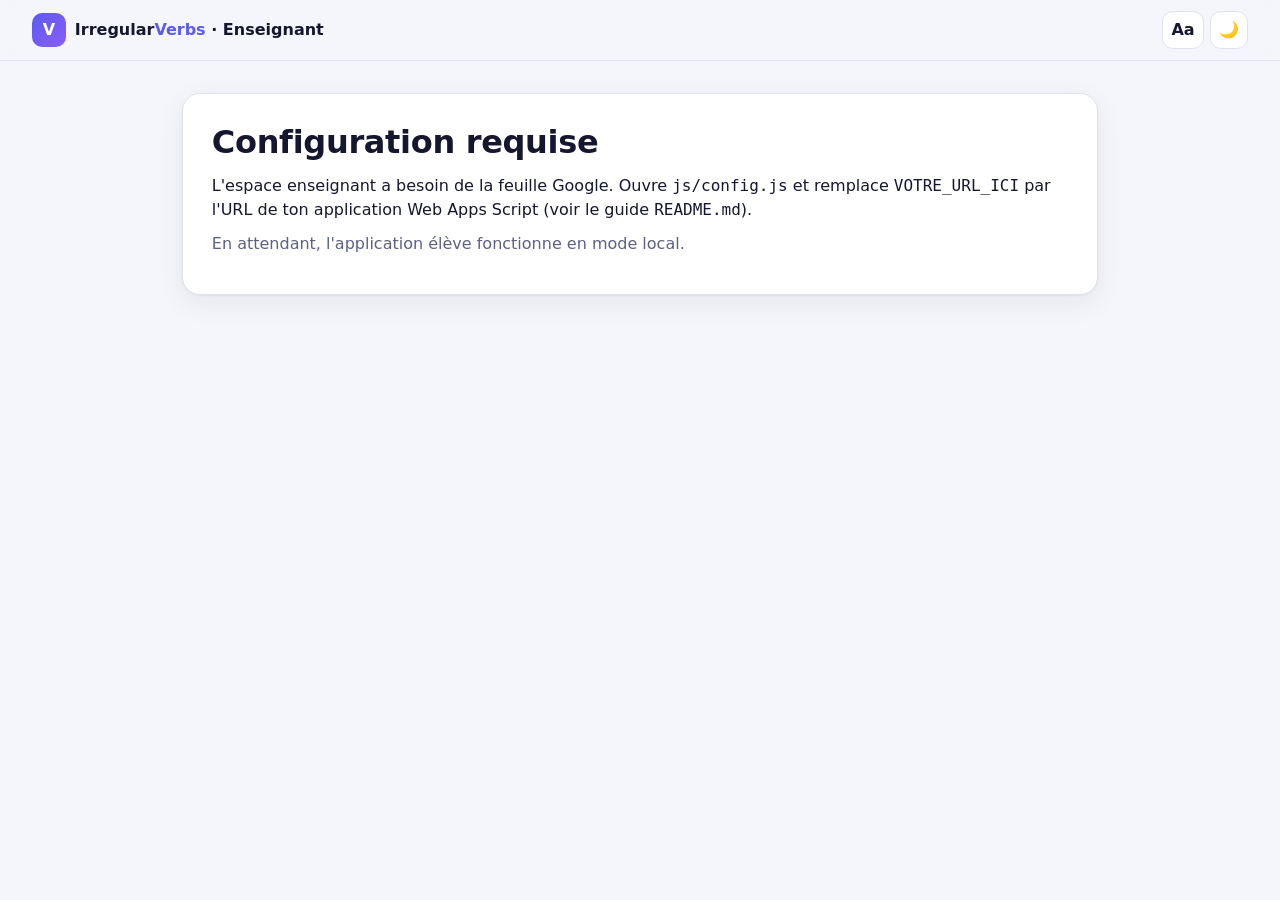
==== enseignant.html @ 8a85ed17 "Add files via upload" ====
<!DOCTYPE html>
<html lang="fr" data-theme="light">
<head>
  <meta charset="utf-8">
  <meta name="viewport" content="width=device-width, initial-scale=1">
  <title>Espace enseignant — IrregularVerbs</title>
  <meta name="robots" content="noindex">
  <meta name="theme-color" content="#5b5bf0">
  <link rel="icon" href="assets/icon.svg" type="image/svg+xml">
  <link rel="stylesheet" href="css/styles.css">
</head>
<body>
  <header class="entete">
    <a class="marque" href="index.html" style="color:inherit;text-decoration:none">
      <span class="logo" aria-hidden="true">V</span>
      <span class="marque-txt">Irregular<b>Verbs</b> · Enseignant</span>
    </a>
    <div class="entete-actions">
      <button class="btn btn-fantome" id="btn-deconnexion" hidden>Se déconnecter</button>
      <button class="btn-icone" id="btn-lecture" aria-pressed="false" aria-label="Lecture facilitée" title="Lecture facilitée">Aa</button>
      <button class="btn-icone" id="btn-theme">🌙</button>
    </div>
  </header>

  <main id="principal" tabindex="-1">

    <!-- Avertissement si non configuré -->
    <div class="carte" id="non-configure" hidden>
      <h1>Configuration requise</h1>
      <p>L'espace enseignant a besoin de la feuille Google. Ouvre <code>js/config.js</code> et remplace <code>VOTRE_URL_ICI</code> par l'URL de ton application Web Apps Script (voir le guide <code>README.md</code>).</p>
      <p class="muted">En attendant, l'application élève fonctionne en mode local.</p>
    </div>

    <!-- Connexion NIP -->
    <section id="ecran-nip" hidden>
      <form class="carte carte-nip" id="form-nip" autocomplete="off">
        <div style="font-size:2.4rem" aria-hidden="true">🔐</div>
        <h1>Espace enseignant</h1>
        <p class="muted">Entre ton NIP. Il est vérifié par la feuille Google, jamais stocké dans le site.</p>
        <label class="champ" style="margin-top:1rem">
          <span class="saut-visuel">NIP</span>
          <input id="in-nip" class="nip-input" type="password" inputmode="numeric" maxlength="8" autocomplete="current-password" aria-label="NIP">
        </label>
        <p class="erreur" id="erreur-nip" role="alert"></p>
        <button class="btn btn-principal btn-large" type="submit" id="btn-nip">Entrer</button>
      </form>
    </section>

    <!-- Tableau de bord -->
    <section id="ecran-tdb" hidden>
      <div class="barre-ecran" style="justify-content:space-between">
        <h1>Tableau de bord</h1>
        <button class="btn btn-secondaire" id="btn-actualiser">↻ Actualiser</button>
      </div>

      <nav class="onglets" role="tablist">
        <button role="tab" aria-selected="true" data-onglet="eleves">👥 Élèves</button>
        <button role="tab" aria-selected="false" data-onglet="verbes-diff">🔥 Verbes difficiles</button>
        <button role="tab" aria-selected="false" data-onglet="liste">📚 Listes de verbes</button>
        <button role="tab" aria-selected="false" data-onglet="gestion">⚙️ Gestion</button>
      </nav>

      <div class="filtres" id="filtres">
        <label class="champ"><span>Groupe</span><select id="f-groupe"></select></label>
        <label class="champ"><span>Bloc</span>
          <select id="f-bloc"><option value="">Tous les blocs</option><option>1</option><option>2</option><option>3</option><option>4</option></select></label>
        <label class="champ"><span>Activité</span>
          <select id="f-mode"><option value="">Toutes</option><option value="quiz">Quiz</option><option value="entrainement">Entraînement</option><option value="sprint">Sprint</option><option value="difficiles">Verbes difficiles</option></select></label>
        <label class="champ"><span>Période</span>
          <select id="f-periode"><option value="7">7 derniers jours</option><option value="30" selected>30 derniers jours</option><option value="0">Depuis le début</option></select></label>
      </div>

      <!-- Onglet élèves -->
      <div data-panneau="eleves">
        <div class="kpis" id="kpis"></div>
        <div class="table-wrap"><table id="table-eleves"></table></div>
        <p class="aide">Moyenne : quiz, entraînements et verbes difficiles (le sprint est compté à part). Clique sur un en-tête pour trier, ou sur un élève pour voir toutes ses tentatives.</p>
      </div>

      <!-- Onglet verbes difficiles -->
      <div data-panneau="verbes-diff" hidden>
        <p class="muted">Taux d'erreur par verbe : à cibler en classe (mini-leçon, phrases à l'oral, chanson…).</p>
        <div class="table-wrap"><table id="table-diff"></table></div>
        <h2 style="margin-top:1.5rem">Carte de chaleur par groupe</h2>
        <p class="muted petit">Les 15 verbes les plus ratés. Plus la case est rouge, plus le groupe a de difficulté.</p>
        <div class="table-wrap"><table id="table-chaleur" class="chaleur"></table></div>
      </div>

      <!-- Onglet listes -->
      <div data-panneau="liste" hidden>
        <div class="carte conseil">
          Une ligne par verbe : <code>infinitif ; passé ; participe passé ; français</code>. Sépare les variantes acceptées par <code>/</code> (ex. <code>learn ; learned/learnt ; learned/learnt ; apprendre</code>).
          Les changements s'appliquent aux élèves à leur prochaine ouverture de l'application.
        </div>
        <div class="grille-editeur" id="editeurs"></div>
        <p class="erreur" id="erreur-verbes" role="alert"></p>
        <div class="actions">
          <button class="btn btn-fantome" id="btn-verbes-defaut">Recharger la liste par défaut</button>
          <button class="btn btn-principal" id="btn-verbes-sauver">💾 Enregistrer les listes</button>
        </div>
      </div>

      <!-- Onglet gestion -->
      <div data-panneau="gestion" hidden>
        <div class="section-gestion">
          <div class="carte">
            <h2>📤 Exporter</h2>
            <p class="muted">Télécharge les résultats affichés (selon les filtres) en CSV, lisible dans Excel ou Google Sheets.</p>
            <button class="btn btn-secondaire" id="btn-csv">Télécharger le CSV</button>
          </div>
          <div class="carte zone-danger">
            <h2>🗑️ Supprimer les données d'un groupe</h2>
            <p class="muted">Efface définitivement tous les résultats du groupe dans la feuille Google (ex. en fin d'année).</p>
            <label class="champ"><span>Groupe</span><select id="sup-groupe"></select></label>
            <label class="champ" style="margin-top:.6rem"><span>Pour confirmer, retape le numéro du groupe</span><input id="sup-confirm" inputmode="numeric"></label>
            <div class="actions"><button class="btn btn-danger" id="btn-supprimer" disabled>Supprimer</button></div>
          </div>
          <div class="carte">
            <h2>🔑 Changer le NIP</h2>
            <label class="champ"><span>Nouveau NIP (4 à 8 chiffres)</span><input id="nip-nouveau" type="password" inputmode="numeric" maxlength="8" autocomplete="new-password"></label>
            <label class="champ" style="margin-top:.6rem"><span>Confirme le nouveau NIP</span><input id="nip-confirm" type="password" inputmode="numeric" maxlength="8" autocomplete="new-password"></label>
            <div class="actions"><button class="btn btn-secondaire" id="btn-nip-changer">Changer le NIP</button></div>
          </div>
        </div>
      </div>
    </section>
  </main>

  <!-- Fiche détaillée d'un élève -->
  <dialog id="detail-eleve" aria-labelledby="detail-titre">
    <div class="detail-tete">
      <div>
        <h2 id="detail-titre"></h2>
        <p class="muted petit" id="detail-sous-titre"></p>
      </div>
      <button class="btn-icone" id="detail-fermer" aria-label="Fermer">✕</button>
    </div>
    <div id="detail-contenu"></div>
  </dialog>

  <style>.saut-visuel{position:absolute;width:1px;height:1px;overflow:hidden;clip:rect(0 0 0 0)}</style>
  <script src="js/config.js"></script>
  <script src="js/verbes-defaut.js"></script>
  <script src="js/commun.js"></script>
  <script src="js/enseignant.js"></script>
</body>
</html>
---- css/styles.css ----
/* ============================================================
   IrregularVerbs — styles
   ============================================================ */
:root {
  --bg: #f5f6fb;
  --surface: #ffffff;
  --surface-2: #eef0f8;
  --text: #15172e;
  --muted: #5c6183;
  --border: #e0e3ef;
  --accent: #5b5bf0;
  --accent-2: #8b5cf6;
  --accent-soft: #ebeaff;
  --on-accent: #ffffff;
  --ok: #0f9d58;
  --ok-soft: #dff6e9;
  --ko: #e0464c;
  --ko-soft: #fde6e6;
  --warn: #f59e0b;
  --b1: #5b5bf0; --b2: #0d9488; --b3: #ea580c; --b4: #db2777;
  --radius: 18px;
  --radius-s: 12px;
  --shadow: 0 1px 2px rgba(21, 23, 46, .05), 0 8px 28px rgba(21, 23, 46, .07);
  --font: system-ui, -apple-system, "Segoe UI", Roboto, "Helvetica Neue", Arial, sans-serif;
  --mono: ui-monospace, "SF Mono", "Cascadia Code", Menlo, Consolas, monospace;
  --taille: 16px;
  --espacement: normal;
  color-scheme: light;
}
[data-theme="dark"] {
  --bg: #0e0f1d;
  --surface: #171930;
  --surface-2: #21243f;
  --text: #eceefe;
  --muted: #a3a8cc;
  --border: #2c3054;
  --accent: #8080ff;
  --accent-2: #a78bfa;
  --accent-soft: #272a5c;
  --ok: #3dd68c;
  --ok-soft: #133a29;
  --ko: #ff6b70;
  --ko-soft: #46202a;
  --b1: #8080ff; --b2: #2dd4bf; --b3: #fb923c; --b4: #f472b6;
  --shadow: 0 1px 2px rgba(0, 0, 0, .3), 0 10px 30px rgba(0, 0, 0, .35);
  color-scheme: dark;
}
[data-lecture="on"] { --taille: 19px; --espacement: .04em; }
[data-lecture="on"] body { line-height: 1.75; word-spacing: .12em; }

* { box-sizing: border-box; }
html { font-size: var(--taille); }
body {
  margin: 0; min-height: 100vh; display: flex; flex-direction: column;
  font-family: var(--font); color: var(--text); background: var(--bg);
  letter-spacing: var(--espacement); line-height: 1.5;
  -webkit-font-smoothing: antialiased;
  transition: background .25s, color .25s;
}
h1, h2, h3 { line-height: 1.2; margin: 0 0 .4em; letter-spacing: -.01em; }
h1 { font-size: clamp(1.5rem, 4vw, 2rem); }
h2 { font-size: 1.15rem; }
p { margin: 0 0 .6em; }
button, input, select, textarea { font: inherit; color: inherit; letter-spacing: inherit; }
button { cursor: pointer; }
button:disabled { cursor: not-allowed; }
:focus-visible { outline: 3px solid var(--accent); outline-offset: 2px; border-radius: 8px; }
[hidden] { display: none !important; }
.muted { color: var(--muted); }
.petit { font-size: .85rem; }
kbd { font-family: var(--mono); font-size: .7em; padding: .1em .45em; border-radius: 6px; background: rgba(255,255,255,.2); margin-left: .4em; }
.saut { position: absolute; left: -999px; top: 0; background: var(--accent); color: #fff; padding: .5em 1em; z-index: 99; }
.saut:focus { left: 1rem; }

/* ---------- En-tête ---------- */
.entete {
  position: sticky; top: 0; z-index: 20;
  display: flex; align-items: center; gap: .75rem; flex-wrap: wrap;
  padding: .7rem clamp(1rem, 3vw, 2rem);
  background: color-mix(in srgb, var(--bg) 82%, transparent);
  backdrop-filter: blur(12px); -webkit-backdrop-filter: blur(12px);
  border-bottom: 1px solid var(--border);
}
.marque { display: flex; align-items: center; gap: .55rem; font-weight: 600; }
.logo {
  display: grid; place-items: center; width: 34px; height: 34px; border-radius: 10px;
  background: linear-gradient(135deg, var(--accent), var(--accent-2)); color: #fff; font-weight: 800;
}
.marque-txt b { color: var(--accent); }
.entete-stats { display: flex; gap: .4rem; flex-wrap: wrap; }
.entete-actions { margin-left: auto; display: flex; align-items: center; gap: .4rem; }
.pastille {
  display: inline-flex; align-items: center; gap: .3em; padding: .25em .7em; border-radius: 999px;
  background: var(--surface); border: 1px solid var(--border); font-size: .85rem; white-space: nowrap;
}
.pastille.code { font-family: var(--mono); font-weight: 600; }
.sync { font-size: .8rem; color: var(--muted); white-space: nowrap; }
.btn-icone {
  display: inline-grid; place-items: center; min-width: 38px; height: 38px; padding: 0 .5rem;
  border-radius: 11px; border: 1px solid var(--border); background: var(--surface); font-weight: 700;
  transition: transform .15s, background .15s;
}
.btn-icone:hover { background: var(--surface-2); }
.btn-icone:active { transform: scale(.94); }
.btn-icone[aria-pressed="true"] { background: var(--accent); color: var(--on-accent); border-color: var(--accent); }
.btn-audio { min-width: 34px; height: 34px; font-size: .95rem; }

/* ---------- Mise en page ---------- */
main { flex: 1; width: 100%; max-width: 980px; margin: 0 auto; padding: clamp(1rem, 3vw, 2rem); outline: none; }
.ecran { animation: entree .35s ease both; }
@keyframes entree { from { opacity: 0; transform: translateY(8px); } }
.carte { background: var(--surface); border: 1px solid var(--border); border-radius: var(--radius); box-shadow: var(--shadow); padding: clamp(1.1rem, 3vw, 1.8rem); }
.pied { text-align: center; padding: 1.2rem; font-size: .85rem; }
.pied a { color: var(--muted); }

/* ---------- Boutons ---------- */
.btn {
  display: inline-flex; align-items: center; justify-content: center; gap: .4em;
  min-height: 46px; padding: .6em 1.2em; border-radius: var(--radius-s);
  border: 1px solid transparent; font-weight: 600; transition: transform .12s, filter .15s, background .15s;
}
.btn:active:not(:disabled) { transform: scale(.97); }
.btn:disabled { opacity: .5; }
.btn-principal { background: linear-gradient(135deg, var(--accent), var(--accent-2)); color: var(--on-accent); box-shadow: 0 6px 18px color-mix(in srgb, var(--accent) 35%, transparent); }
.btn-principal:hover:not(:disabled) { filter: brightness(1.07); }
.btn-secondaire { background: var(--accent-soft); color: var(--accent); }
.btn-secondaire:hover:not(:disabled) { filter: brightness(.97); }
.btn-fantome { background: transparent; border-color: var(--border); color: var(--muted); }
.btn-fantome:hover { background: var(--surface); color: var(--text); }
.btn-danger { background: var(--ko); color: #fff; }
.btn-large { width: 100%; min-height: 54px; font-size: 1.05rem; }

/* ---------- Champs ---------- */
.champ { display: flex; flex-direction: column; gap: .3rem; font-weight: 600; font-size: .9rem; }
input[type="text"], input[type="password"], input:not([type]), select, textarea {
  width: 100%; min-height: 50px; padding: .65em .9em; border-radius: var(--radius-s);
  border: 2px solid var(--border); background: var(--surface-2); font-size: 1.05rem;
  transition: border-color .15s, background .15s, box-shadow .15s;
}
input:focus, select:focus, textarea:focus { outline: none; border-color: var(--accent); background: var(--surface); box-shadow: 0 0 0 4px var(--accent-soft); }
textarea { min-height: 200px; font-family: var(--mono); font-size: .9rem; line-height: 1.6; resize: vertical; }
.aide { font-size: .85rem; color: var(--muted); margin-top: .5rem; }
.erreur { color: var(--ko); font-weight: 600; min-height: 1.4em; margin: .3rem 0; }

/* ---------- Connexion ---------- */
.carte-connexion { max-width: 460px; margin: clamp(1rem, 6vh, 4rem) auto; }
.rangee-code { display: grid; grid-template-columns: 1fr auto 1fr; align-items: end; gap: .6rem; margin-top: 1rem; }
.rangee-code input { font-family: var(--mono); font-size: 1.4rem; text-align: center; text-transform: uppercase; font-weight: 700; }
.tiret { font-size: 1.6rem; font-weight: 700; padding-bottom: .4rem; color: var(--muted); }
#apercu-code { font-family: var(--mono); color: var(--accent); }
.anciens-codes { margin-top: 1.2rem; display: flex; flex-wrap: wrap; gap: .4rem; align-items: center; }
.anciens-codes p { width: 100%; margin: 0; }
.puce-code { display: inline-flex; border: 1px solid var(--border); border-radius: 999px; overflow: hidden; }
.puce-code button { border: 0; background: var(--surface-2); padding: .35em .8em; font-family: var(--mono); font-weight: 600; }
.puce-code button:hover { background: var(--accent-soft); }
.puce-code .retirer { padding: .35em .6em; color: var(--muted); font-family: var(--font); }

/* ---------- Accueil ---------- */
.bienvenue { display: flex; justify-content: space-between; align-items: flex-start; gap: 1rem; flex-wrap: wrap; margin-bottom: 1rem; }
.titre-section { display: flex; align-items: center; gap: .5rem; margin: 1.6rem 0 .8rem; }
.num { display: inline-grid; place-items: center; width: 26px; height: 26px; border-radius: 50%; background: var(--accent); color: var(--on-accent); font-size: .8rem; }
.grille-blocs { display: grid; grid-template-columns: repeat(auto-fit, minmax(170px, 1fr)); gap: .8rem; }
.bloc {
  --c: var(--b1);
  display: flex; flex-direction: column; align-items: flex-start; gap: .35rem; text-align: left;
  padding: 1rem 1.1rem; border-radius: var(--radius); background: var(--surface);
  border: 2px solid var(--border); box-shadow: var(--shadow); transition: transform .15s, border-color .15s;
}
.bloc.b2 { --c: var(--b2); } .bloc.b3 { --c: var(--b3); } .bloc.b4 { --c: var(--b4); }
.bloc:hover:not(:disabled) { transform: translateY(-2px); }
.bloc[aria-checked="true"] { border-color: var(--c); background: color-mix(in srgb, var(--c) 9%, var(--surface)); }
.bloc[aria-checked="true"] .bloc-nom::after { content: " ✓"; }
.bloc-nom { font-weight: 800; font-size: 1.15rem; color: var(--c); }
.bloc-info { font-size: .82rem; color: var(--muted); }
.jauge { width: 100%; height: 8px; border-radius: 99px; background: var(--surface-2); overflow: hidden; }
.jauge span { display: block; height: 100%; background: var(--c, var(--accent)); border-radius: 99px; transition: width .6s ease; }

.grille-modes { display: grid; grid-template-columns: repeat(auto-fit, minmax(200px, 1fr)); gap: .8rem; }
.mode {
  display: flex; flex-direction: column; align-items: flex-start; gap: .25rem; text-align: left;
  padding: 1.1rem; border-radius: var(--radius); background: var(--surface); border: 1px solid var(--border);
  box-shadow: var(--shadow); transition: transform .15s, border-color .15s;
}
.mode:hover:not(:disabled) { transform: translateY(-3px); border-color: var(--accent); }
.mode:disabled { opacity: .55; }
.mode-icone { font-size: 1.7rem; }
.mode-titre { font-weight: 700; font-size: 1.05rem; }
.mode-desc { font-size: .85rem; color: var(--muted); }
.mode-extra { margin-top: .3rem; font-size: .78rem; font-weight: 700; color: var(--accent); background: var(--accent-soft); padding: .15em .6em; border-radius: 99px; }

.options { margin-top: 1.2rem; background: var(--surface); border: 1px solid var(--border); border-radius: var(--radius); padding: .9rem 1.1rem; }
.options summary { cursor: pointer; font-weight: 600; }
.options[open] summary { margin-bottom: .8rem; }
.segment { display: flex; flex-wrap: wrap; gap: .35rem; align-items: center; }
.segment button { border: 1px solid var(--border); background: var(--surface-2); padding: .45em .95em; border-radius: 99px; font-weight: 600; font-size: .9rem; }
.segment button[aria-checked="true"], .segment button[aria-pressed="true"] { background: var(--accent); color: var(--on-accent); border-color: var(--accent); }

.badges { display: grid; grid-template-columns: repeat(auto-fill, minmax(140px, 1fr)); gap: .6rem; }
.badge { display: flex; flex-direction: column; align-items: center; text-align: center; gap: .15rem; padding: .8rem .5rem; border-radius: var(--radius-s); background: var(--surface); border: 1px dashed var(--border); opacity: .6; }
.badge span { font-size: 1.6rem; filter: grayscale(1); }
.badge b { font-size: .85rem; }
.badge small { font-size: .72rem; color: var(--muted); line-height: 1.3; }
.badge.obtenu { opacity: 1; border-style: solid; border-color: color-mix(in srgb, var(--warn) 50%, var(--border)); background: color-mix(in srgb, var(--warn) 8%, var(--surface)); }
.badge.obtenu span { filter: none; }

/* ---------- Étudier ---------- */
.barre-ecran { display: flex; align-items: center; gap: 1rem; margin-bottom: 1rem; flex-wrap: wrap; }
.barre-ecran h1 { margin: 0; }
.conseil { background: var(--accent-soft); border-color: transparent; box-shadow: none; margin-bottom: 1rem; padding: 1rem 1.2rem; }
.segment-cacher { margin-bottom: 1rem; }
.famille { margin-bottom: 1rem; }
.famille header { margin-bottom: .8rem; }
.famille h2 { display: flex; align-items: center; gap: .5rem; }
.compte { font-size: .75rem; background: var(--surface-2); padding: .1em .6em; border-radius: 99px; color: var(--muted); }
.tableau-etude { display: flex; flex-direction: column; }
.ligne { display: grid; grid-template-columns: repeat(3, 1fr) 1.3fr 40px; gap: .5rem; align-items: center; padding: .55rem .3rem; border-top: 1px solid var(--border); }
.entete-ligne { border-top: 0; font-size: .75rem; text-transform: uppercase; letter-spacing: .05em; color: var(--muted); font-weight: 700; }
.cellule { position: relative; font-weight: 600; min-height: 1.6em; }
.cellule:not(.fr) { font-family: var(--mono); }
.cellule.fr { color: var(--muted); font-weight: 500; font-size: .92rem; }
.cellule .masque { display: none; }
.cellule.cachee .val { visibility: hidden; }
.cellule.cachee .masque { display: inline-block; position: absolute; left: 0; top: 50%; transform: translateY(-50%); border: 1px dashed var(--accent); background: var(--accent-soft); color: var(--accent); border-radius: 8px; padding: .05em .9em; font-weight: 800; }

/* ---------- Exercice ---------- */
.barre-exercice { display: flex; align-items: center; gap: .8rem; margin-bottom: 1rem; }
.progression { flex: 1; height: 10px; border-radius: 99px; background: var(--surface-2); overflow: hidden; }
.progression-barre { height: 100%; width: 0; border-radius: 99px; background: linear-gradient(90deg, var(--accent), var(--accent-2)); transition: width .3s ease; }
.progression-barre.urgent { background: linear-gradient(90deg, var(--warn), var(--ko)); }
.compteur { font-weight: 700; font-variant-numeric: tabular-nums; white-space: nowrap; font-size: .95rem; }
.carte-question { max-width: 720px; margin: 0 auto; }
.question-tete { display: flex; justify-content: space-between; align-items: center; gap: .5rem; flex-wrap: wrap; }
.etiquette { font-size: .8rem; font-weight: 700; color: var(--accent); background: var(--accent-soft); padding: .2em .75em; border-radius: 99px; }
.serie-live { font-weight: 700; color: var(--warn); font-size: .9rem; }
.donnee-label { margin: 1.1rem 0 .2rem; color: var(--muted); font-size: .85rem; text-transform: uppercase; letter-spacing: .06em; font-weight: 700; }
.donnee { display: flex; align-items: center; gap: .6rem; flex-wrap: wrap; }
#donnee-valeur { font-size: clamp(2rem, 7vw, 2.8rem); font-weight: 800; letter-spacing: -.02em; line-height: 1.1; }
#donnee-valeur:lang(en) { font-family: var(--mono); letter-spacing: -.04em; }
.indice-desamb { font-size: .88rem; color: var(--muted); margin: .4rem 0 0; min-height: 0; }
.champs-reponse { display: grid; gap: .8rem; margin: 1.3rem 0 1rem; }
.champ-rep label { display: block; font-weight: 700; margin-bottom: .3rem; font-size: .95rem; }
.champ-rep label small { color: var(--muted); font-weight: 500; font-style: italic; margin-left: .3em; }
.champ-rep input:lang(en) { font-family: var(--mono); }
.champ-rep .correction { display: block; font-size: .9rem; margin-top: .3rem; min-height: 0; }
.champ-rep.ok input, .champ-rep.ok input:focus { border-color: var(--ok); background: var(--ok-soft); }
.champ-rep.ok .correction { color: var(--ok); font-weight: 600; }
.champ-rep.ko input, .champ-rep.ko input:focus { border-color: var(--ko); background: var(--ko-soft); text-decoration: line-through; text-decoration-color: color-mix(in srgb, var(--ko) 60%, transparent); }
.champ-rep.ko .correction { color: var(--ko); font-family: var(--mono); }
.actions-question { display: flex; gap: .6rem; justify-content: flex-end; flex-wrap: wrap; }
.actions-question .btn-principal { min-width: 180px; }
.retro { max-height: 0; overflow: hidden; opacity: 0; transition: max-height .35s ease, opacity .25s ease, margin .25s; }
.retro.visible { max-height: 420px; opacity: 1; margin-bottom: 1rem; }
.retro-titre { font-weight: 700; font-size: 1.05rem; display: flex; align-items: center; gap: .5rem; flex-wrap: wrap; }
.retro.ok .retro-titre { color: var(--ok); }
.retro.ko .retro-titre { color: var(--text); }
.xp { font-size: .75rem; background: var(--accent-soft); color: var(--accent); padding: .1em .6em; border-radius: 99px; }
.retro-famille { background: var(--surface-2); border-radius: var(--radius-s); padding: .8rem 1rem; }
.retro-famille p { margin: .2rem 0; display: flex; align-items: center; gap: .5rem; flex-wrap: wrap; }
.retro-famille p:first-child b { font-family: var(--mono); font-size: 1.1rem; }
.repere { font-size: .9rem; font-style: italic; color: var(--muted); }

.anim-ok { animation: pop .45s ease; }
.anim-ko { animation: secoue .45s ease; }
@keyframes pop { 30% { transform: scale(1.015); box-shadow: 0 0 0 6px color-mix(in srgb, var(--ok) 25%, transparent), var(--shadow); } }
@keyframes secoue { 20%, 60% { transform: translateX(-6px); } 40%, 80% { transform: translateX(6px); } }

/* ---------- Résultats ---------- */
.carte-resultats { max-width: 620px; margin: 0 auto; text-align: center; }
.anneau {
  --pct: 0;
  width: 150px; height: 150px; margin: .5rem auto 1rem; border-radius: 50%; display: grid; place-items: center;
  background: conic-gradient(var(--accent) calc(var(--pct) * 1%), var(--surface-2) 0);
  animation: tourne .8s ease both;
}
.anneau.sprint { background: conic-gradient(var(--warn) 100%, var(--surface-2) 0); }
.anneau span { width: 118px; height: 118px; border-radius: 50%; background: var(--surface); display: grid; place-items: center; font-size: 2rem; font-weight: 800; }
@keyframes tourne { from { transform: rotate(-90deg) scale(.8); opacity: 0; } }
.res-stats { display: grid; grid-template-columns: repeat(auto-fit, minmax(120px, 1fr)); gap: .6rem; margin: 1.2rem 0; }
.res-stats div { background: var(--surface-2); border-radius: var(--radius-s); padding: .7rem; }
.res-stats small { display: block; color: var(--muted); font-size: .78rem; }
.res-stats b { font-size: 1.2rem; }
#res-revoir h2 { text-align: left; margin-top: 1.2rem; }
.liste-revoir { list-style: none; padding: 0; margin: 0 0 1rem; text-align: left; }
.liste-revoir li { display: flex; align-items: center; gap: .8rem; padding: .55rem .2rem; border-top: 1px solid var(--border); flex-wrap: wrap; }
.liste-revoir li span:first-child { font-family: var(--mono); flex: 1; min-width: 200px; }
.actions-resultats { display: flex; gap: .6rem; justify-content: center; margin-top: 1.2rem; flex-wrap: wrap; }

/* ---------- Toasts et confettis ---------- */
#toasts { position: fixed; bottom: 1rem; left: 50%; transform: translateX(-50%); display: flex; flex-direction: column; gap: .5rem; z-index: 100; width: min(92vw, 380px); pointer-events: none; }
.toast { background: var(--text); color: var(--bg); padding: .75rem 1rem; border-radius: var(--radius-s); box-shadow: var(--shadow); font-weight: 600; animation: toast-in .3s ease; display: flex; align-items: center; gap: .5rem; transition: opacity .4s, transform .4s; }
.toast.badge { background: linear-gradient(135deg, #f59e0b, #ec4899); color: #fff; }
.toast.erreur { background: var(--ko); color: #fff; }
.toast.succes { background: var(--ok); color: #fff; }
.toast.sortie { opacity: 0; transform: translateY(10px); }
.toast-icone { font-size: 1.4rem; }
@keyframes toast-in { from { opacity: 0; transform: translateY(14px); } }
.confettis { position: fixed; left: 50%; top: 45%; width: 0; height: 0; pointer-events: none; z-index: 99; }
.confettis i { position: absolute; width: 9px; height: 14px; border-radius: 2px; animation: confetti 1.4s cubic-bezier(.2, .7, .4, 1) forwards; }
@keyframes confetti { to { transform: translate(var(--x), var(--y)) rotate(var(--r)); opacity: 0; } }

/* ---------- Espace enseignant ---------- */
.carte-nip { max-width: 400px; margin: clamp(1rem, 8vh, 5rem) auto; text-align: center; }
.nip-input { font-family: var(--mono); font-size: 1.8rem !important; text-align: center; letter-spacing: .5em; }
.onglets { display: flex; gap: .3rem; flex-wrap: wrap; margin-bottom: 1rem; border-bottom: 1px solid var(--border); }
.onglets button { border: 0; background: none; padding: .7em 1em; font-weight: 600; color: var(--muted); border-bottom: 3px solid transparent; margin-bottom: -1px; }
.onglets button[aria-selected="true"] { color: var(--accent); border-bottom-color: var(--accent); }
.filtres { display: flex; gap: .6rem; flex-wrap: wrap; align-items: end; margin-bottom: 1rem; }
.filtres .champ { min-width: 150px; flex: 1; }
.filtres select { min-height: 44px; font-size: .95rem; }
.kpis { display: grid; grid-template-columns: repeat(auto-fit, minmax(150px, 1fr)); gap: .7rem; margin-bottom: 1rem; }
.kpi { background: var(--surface); border: 1px solid var(--border); border-radius: var(--radius-s); padding: .9rem 1rem; }
.kpi small { display: block; color: var(--muted); font-size: .8rem; }
.kpi b { font-size: 1.6rem; font-variant-numeric: tabular-nums; }
.table-wrap { overflow-x: auto; border-radius: var(--radius); border: 1px solid var(--border); background: var(--surface); }
table { width: 100%; border-collapse: collapse; font-size: .92rem; }
th, td { padding: .65rem .8rem; text-align: left; border-bottom: 1px solid var(--border); white-space: nowrap; }
th { font-size: .75rem; text-transform: uppercase; letter-spacing: .05em; color: var(--muted); background: var(--surface-2); position: sticky; top: 0; cursor: pointer; user-select: none; }
th[aria-sort="ascending"]::after { content: " ▲"; } th[aria-sort="descending"]::after { content: " ▼"; }
tr:last-child td { border-bottom: 0; }
td.mono { font-family: var(--mono); font-weight: 600; }
td.wrap { white-space: normal; min-width: 180px; }
.note { display: inline-block; min-width: 52px; text-align: center; padding: .15em .5em; border-radius: 99px; font-weight: 700; font-size: .85rem; }
.note.haute { background: var(--ok-soft); color: var(--ok); }
.note.moy { background: color-mix(in srgb, var(--warn) 18%, transparent); color: color-mix(in srgb, var(--warn) 75%, var(--text)); }
.note.basse { background: var(--ko-soft); color: var(--ko); }
.barre-h { display: inline-block; height: 8px; border-radius: 99px; background: var(--ko); vertical-align: middle; margin-right: .5rem; }
.chaleur td.c { text-align: center; font-weight: 700; font-size: .82rem; min-width: 56px; }
.vide { text-align: center; padding: 2rem; color: var(--muted); }
.grille-editeur { display: grid; grid-template-columns: repeat(auto-fit, minmax(300px, 1fr)); gap: 1rem; }
.grille-editeur .carte h3 { display: flex; justify-content: space-between; align-items: center; }
.zone-danger { border-color: color-mix(in srgb, var(--ko) 40%, var(--border)); }
.actions { display: flex; gap: .6rem; flex-wrap: wrap; margin-top: 1rem; }
.section-gestion { display: grid; gap: 1rem; grid-template-columns: repeat(auto-fit, minmax(280px, 1fr)); }

/* ---------- Fiche détaillée d'un élève ---------- */
tr.cliquable { cursor: pointer; transition: background .12s; }
tr.cliquable:hover, tr.cliquable:focus-visible { background: var(--accent-soft); outline: none; }
dialog#detail-eleve {
  width: min(960px, 94vw); max-height: 90vh; padding: clamp(1rem, 3vw, 1.8rem); border: 1px solid var(--border);
  border-radius: var(--radius); background: var(--bg); color: var(--text); box-shadow: 0 20px 60px rgba(0,0,0,.3); overflow-y: auto;
}
dialog#detail-eleve::backdrop { background: rgba(14, 15, 29, .55); backdrop-filter: blur(3px); }
dialog#detail-eleve h3 { margin: 1.4rem 0 .6rem; font-size: 1rem; }
.detail-tete { display: flex; justify-content: space-between; align-items: flex-start; gap: 1rem; margin-bottom: 1rem; }
.detail-tete h2 { font-size: 1.5rem; font-family: var(--mono); margin: 0; }
.detail-blocs { display: grid; grid-template-columns: repeat(auto-fit, minmax(150px, 1fr)); gap: .6rem; margin-top: .8rem; }
.graphique { width: 100%; height: auto; background: var(--surface); border: 1px solid var(--border); border-radius: var(--radius-s); }
.graphique text { font-size: 11px; fill: var(--muted); font-family: var(--font); }
.graphique .grille { stroke: var(--border); stroke-width: 1; }
.graphique .seuil { stroke: var(--ok); stroke-width: 1.2; stroke-dasharray: 5 5; opacity: .7; }
.graphique .trace { fill: none; stroke: var(--accent); stroke-width: 2.5; stroke-linejoin: round; stroke-linecap: round; }
.graphique .point { stroke: var(--surface); stroke-width: 2; }
.graphique .point.haute { fill: var(--ok); } .graphique .point.moy { fill: var(--warn); } .graphique .point.basse { fill: var(--ko); }
.puces-verbes { display: flex; flex-wrap: wrap; gap: .4rem; }
.puce-verbe { font-family: var(--mono); background: var(--ko-soft); color: var(--ko); padding: .25em .7em; border-radius: 99px; font-size: .88rem; }

/* ---------- Responsive ---------- */
@media (max-width: 640px) {
  .marque-txt { display: none; }
  .entete { gap: .5rem; }
  .sync { display: none; }
  .ligne { grid-template-columns: 1fr 1fr; gap: .2rem .8rem; }
  .entete-ligne { display: none; }
  .cellule::before { content: attr(data-label); display: block; font-family: var(--font); font-size: .68rem; text-transform: uppercase; letter-spacing: .05em; color: var(--muted); font-weight: 700; }
  .cellule.cachee .masque { top: auto; bottom: 0; transform: none; }
  .actions-question .btn { flex: 1; }
  .barre-exercice .btn { padding: .5em .8em; }
}
@media (prefers-reduced-motion: reduce) {
  *, *::before, *::after { animation-duration: .01ms !important; transition-duration: .01ms !important; }
}
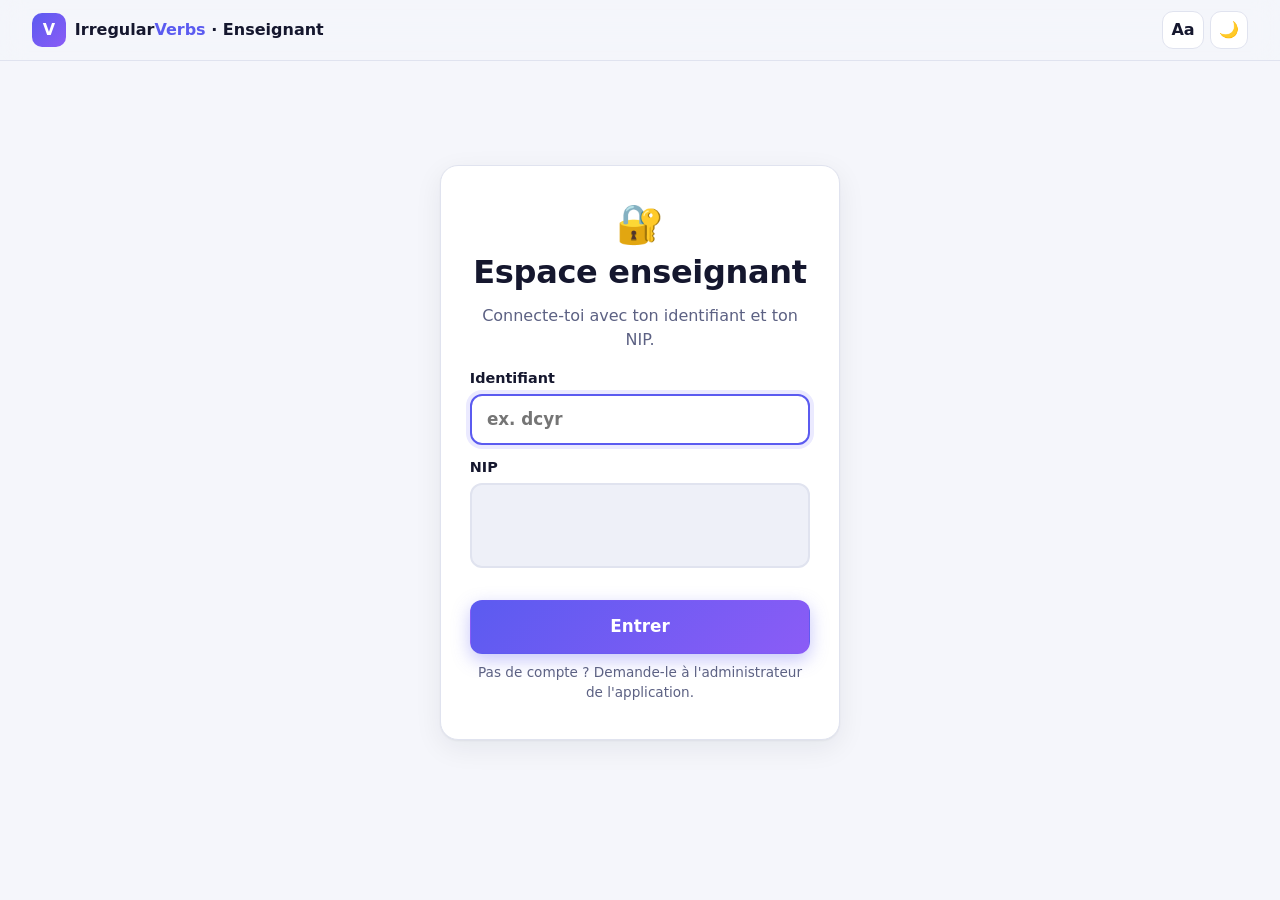
==== commit 384d7759: "Add files via upload" ====
--- a/enseignant.html
+++ b/enseignant.html
@@ -16,6 +16,7 @@
       <span class="marque-txt">Irregular<b>Verbs</b> · Enseignant</span>
     </a>
     <div class="entete-actions">
+      <span class="pastille" id="qui" hidden></span>
       <button class="btn btn-fantome" id="btn-deconnexion" hidden>Se déconnecter</button>
       <button class="btn-icone" id="btn-lecture" aria-pressed="false" aria-label="Lecture facilitée" title="Lecture facilitée">Aa</button>
       <button class="btn-icone" id="btn-theme">🌙</button>
@@ -24,40 +25,42 @@
 
   <main id="principal" tabindex="-1">
 
-    <!-- Avertissement si non configuré -->
     <div class="carte" id="non-configure" hidden>
       <h1>Configuration requise</h1>
       <p>L'espace enseignant a besoin de la feuille Google. Ouvre <code>js/config.js</code> et remplace <code>VOTRE_URL_ICI</code> par l'URL de ton application Web Apps Script (voir le guide <code>README.md</code>).</p>
       <p class="muted">En attendant, l'application élève fonctionne en mode local.</p>
     </div>
 
-    <!-- Connexion NIP -->
+    <!-- Connexion -->
     <section id="ecran-nip" hidden>
-      <form class="carte carte-nip" id="form-nip" autocomplete="off">
+      <form class="carte carte-nip" id="form-nip" autocomplete="on">
         <div style="font-size:2.4rem" aria-hidden="true">🔐</div>
         <h1>Espace enseignant</h1>
-        <p class="muted">Entre ton NIP. Il est vérifié par la feuille Google, jamais stocké dans le site.</p>
-        <label class="champ" style="margin-top:1rem">
-          <span class="saut-visuel">NIP</span>
-          <input id="in-nip" class="nip-input" type="password" inputmode="numeric" maxlength="8" autocomplete="current-password" aria-label="NIP">
-        </label>
+        <p class="muted">Connecte-toi avec ton identifiant et ton NIP.</p>
+        <label class="champ" style="margin-top:1rem;text-align:left"><span>Identifiant</span>
+          <input id="in-id" autocomplete="username" autocapitalize="off" spellcheck="false" placeholder="ex. dcyr"></label>
+        <label class="champ" style="margin-top:.7rem;text-align:left"><span>NIP</span>
+          <input id="in-nip" class="nip-input" type="password" inputmode="numeric" maxlength="8" autocomplete="current-password"></label>
         <p class="erreur" id="erreur-nip" role="alert"></p>
         <button class="btn btn-principal btn-large" type="submit" id="btn-nip">Entrer</button>
+        <p class="aide">Pas de compte ? Demande-le à l'administrateur de l'application.</p>
       </form>
     </section>
 
     <!-- Tableau de bord -->
     <section id="ecran-tdb" hidden>
       <div class="barre-ecran" style="justify-content:space-between">
-        <h1>Tableau de bord</h1>
+        <h1 id="titre-tdb">Tableau de bord</h1>
         <button class="btn btn-secondaire" id="btn-actualiser">↻ Actualiser</button>
       </div>
 
       <nav class="onglets" role="tablist">
         <button role="tab" aria-selected="true" data-onglet="eleves">👥 Élèves</button>
         <button role="tab" aria-selected="false" data-onglet="verbes-diff">🔥 Verbes difficiles</button>
-        <button role="tab" aria-selected="false" data-onglet="liste">📚 Listes de verbes</button>
-        <button role="tab" aria-selected="false" data-onglet="gestion">⚙️ Gestion</button>
+        <button role="tab" aria-selected="false" data-onglet="groupes" id="onglet-groupes">🏫 Mes groupes</button>
+        <button role="tab" aria-selected="false" data-onglet="liste" data-admin>📚 Listes de verbes</button>
+        <button role="tab" aria-selected="false" data-onglet="enseignants" data-admin>🧑‍🏫 Enseignants</button>
+        <button role="tab" aria-selected="false" data-onglet="gestion">⚙️ Mon compte</button>
       </nav>
 
       <div class="filtres" id="filtres">
@@ -70,14 +73,14 @@
           <select id="f-periode"><option value="7">7 derniers jours</option><option value="30" selected>30 derniers jours</option><option value="0">Depuis le début</option></select></label>
       </div>
 
-      <!-- Onglet élèves -->
+      <!-- Élèves -->
       <div data-panneau="eleves">
         <div class="kpis" id="kpis"></div>
         <div class="table-wrap"><table id="table-eleves"></table></div>
         <p class="aide">Moyenne : quiz, entraînements et verbes difficiles (le sprint est compté à part). Clique sur un en-tête pour trier, ou sur un élève pour voir toutes ses tentatives.</p>
       </div>
 
-      <!-- Onglet verbes difficiles -->
+      <!-- Verbes difficiles -->
       <div data-panneau="verbes-diff" hidden>
         <p class="muted">Taux d'erreur par verbe : à cibler en classe (mini-leçon, phrases à l'oral, chanson…).</p>
         <div class="table-wrap"><table id="table-diff"></table></div>
@@ -86,11 +89,27 @@
         <div class="table-wrap"><table id="table-chaleur" class="chaleur"></table></div>
       </div>
 
-      <!-- Onglet listes -->
+      <!-- Groupes -->
+      <div data-panneau="groupes" hidden>
+        <div class="carte" style="margin-bottom:1rem">
+          <h2>➕ Créer un groupe</h2>
+          <p class="muted petit">Les élèves entreront ce numéro à la connexion (ex. groupe 201 → code <b>201-AB</b>). Un numéro ne peut appartenir qu'à un seul enseignant.</p>
+          <div class="filtres" style="margin:0">
+            <label class="champ"><span>Numéro du groupe</span><input id="nouveau-groupe" inputmode="numeric" maxlength="4" placeholder="201"></label>
+            <label class="champ" data-admin><span>Propriétaire</span><select id="nouveau-proprio"></select></label>
+            <button class="btn btn-principal" id="btn-creer-groupe" style="flex:0 0 auto">Créer le groupe</button>
+          </div>
+        </div>
+        <div class="table-wrap"><table id="table-groupes"></table></div>
+        <p class="aide">« Effacer les résultats » garde le groupe (ex. nouvelle étape). « Supprimer le groupe » efface le groupe et tous ses résultats. Chaque action demande une confirmation.</p>
+        <div id="zone-orphelins" data-admin></div>
+      </div>
+
+      <!-- Listes (admin) -->
       <div data-panneau="liste" hidden>
         <div class="carte conseil">
           Une ligne par verbe : <code>infinitif ; passé ; participe passé ; français</code>. Sépare les variantes acceptées par <code>/</code> (ex. <code>learn ; learned/learnt ; learned/learnt ; apprendre</code>).
-          Les changements s'appliquent aux élèves à leur prochaine ouverture de l'application.
+          Cette liste est commune à tous les groupes. Les changements s'appliquent à la prochaine ouverture de l'application.
         </div>
         <div class="grille-editeur" id="editeurs"></div>
         <p class="erreur" id="erreur-verbes" role="alert"></p>
@@ -100,7 +119,22 @@
         </div>
       </div>
 
-      <!-- Onglet gestion -->
+      <!-- Enseignants (admin) -->
+      <div data-panneau="enseignants" hidden>
+        <div class="carte" style="margin-bottom:1rem">
+          <h2>➕ Ajouter un enseignant</h2>
+          <div class="filtres" style="margin:0">
+            <label class="champ"><span>Nom</span><input id="ens-nom" placeholder="Marie Tremblay" maxlength="60"></label>
+            <label class="champ"><span>Identifiant</span><input id="ens-id" placeholder="mtremblay" maxlength="20" autocapitalize="off" spellcheck="false"></label>
+            <label class="champ"><span>NIP de départ</span><input id="ens-nip" inputmode="numeric" maxlength="8" placeholder="4 à 8 chiffres"></label>
+            <button class="btn btn-principal" id="btn-ajouter-ens" style="flex:0 0 auto">Ajouter</button>
+          </div>
+          <p class="aide">Transmets l'identifiant et le NIP à l'enseignant : il pourra changer son NIP dans « Mon compte ».</p>
+        </div>
+        <div class="table-wrap"><table id="table-ens"></table></div>
+      </div>
+
+      <!-- Mon compte -->
       <div data-panneau="gestion" hidden>
         <div class="section-gestion">
           <div class="carte">
@@ -108,18 +142,11 @@
             <p class="muted">Télécharge les résultats affichés (selon les filtres) en CSV, lisible dans Excel ou Google Sheets.</p>
             <button class="btn btn-secondaire" id="btn-csv">Télécharger le CSV</button>
           </div>
-          <div class="carte zone-danger">
-            <h2>🗑️ Supprimer les données d'un groupe</h2>
-            <p class="muted">Efface définitivement tous les résultats du groupe dans la feuille Google (ex. en fin d'année).</p>
-            <label class="champ"><span>Groupe</span><select id="sup-groupe"></select></label>
-            <label class="champ" style="margin-top:.6rem"><span>Pour confirmer, retape le numéro du groupe</span><input id="sup-confirm" inputmode="numeric"></label>
-            <div class="actions"><button class="btn btn-danger" id="btn-supprimer" disabled>Supprimer</button></div>
-          </div>
           <div class="carte">
-            <h2>🔑 Changer le NIP</h2>
+            <h2>🔑 Changer mon NIP</h2>
             <label class="champ"><span>Nouveau NIP (4 à 8 chiffres)</span><input id="nip-nouveau" type="password" inputmode="numeric" maxlength="8" autocomplete="new-password"></label>
             <label class="champ" style="margin-top:.6rem"><span>Confirme le nouveau NIP</span><input id="nip-confirm" type="password" inputmode="numeric" maxlength="8" autocomplete="new-password"></label>
-            <div class="actions"><button class="btn btn-secondaire" id="btn-nip-changer">Changer le NIP</button></div>
+            <div class="actions"><button class="btn btn-secondaire" id="btn-nip-changer">Changer mon NIP</button></div>
           </div>
         </div>
       </div>
@@ -138,7 +165,6 @@
     <div id="detail-contenu"></div>
   </dialog>
 
-  <style>.saut-visuel{position:absolute;width:1px;height:1px;overflow:hidden;clip:rect(0 0 0 0)}</style>
   <script src="js/config.js"></script>
   <script src="js/verbes-defaut.js"></script>
   <script src="js/commun.js"></script>
--- a/css/styles.css
+++ b/css/styles.css
@@ -354,6 +354,15 @@
 .puces-verbes { display: flex; flex-wrap: wrap; gap: .4rem; }
 .puce-verbe { font-family: var(--mono); background: var(--ko-soft); color: var(--ko); padding: .25em .7em; border-radius: 99px; font-size: .88rem; }
 
+/* ---------- Groupes et enseignants ---------- */
+.btn-petit { min-height: 36px; padding: .35em .8em; font-size: .85rem; }
+.btn-texte-danger { color: var(--ko); }
+.btn.arme { background: var(--ko); color: #fff; border-color: var(--ko); }
+.ligne-nip { display: flex; gap: .4rem; margin-top: .5rem; }
+.ligne-nip input { min-height: 38px; font-size: .9rem; max-width: 230px; }
+#table-groupes select, .zone-danger select { min-height: 38px; font-size: .9rem; padding: .3em .6em; }
+td .actions { flex-wrap: nowrap; }
+
 /* ---------- Responsive ---------- */
 @media (max-width: 640px) {
   .marque-txt { display: none; }
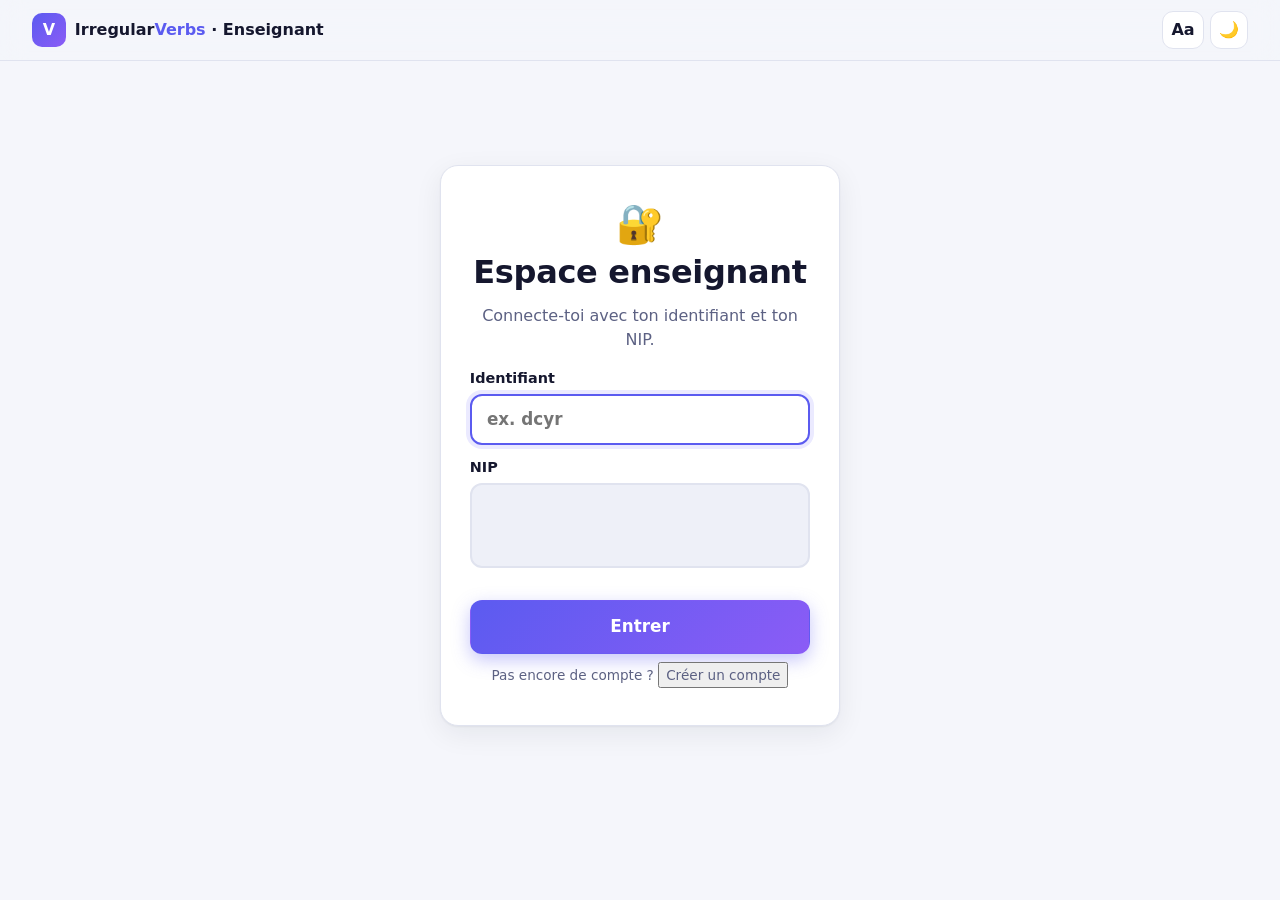
==== commit 5e3477ff: "Add files via upload" ====
--- a/enseignant.html
+++ b/enseignant.html
@@ -43,8 +43,39 @@
           <input id="in-nip" class="nip-input" type="password" inputmode="numeric" maxlength="8" autocomplete="current-password"></label>
         <p class="erreur" id="erreur-nip" role="alert"></p>
         <button class="btn btn-principal btn-large" type="submit" id="btn-nip">Entrer</button>
-        <p class="aide">Pas de compte ? Demande-le à l'administrateur de l'application.</p>
+        <p class="aide" id="lien-inscription-zone">Pas encore de compte ? <button type="button" class="btn-lien" id="btn-vers-inscription">Créer un compte</button></p>
+        <p class="aide" id="inscriptions-fermees" hidden>Pas de compte ? Demande-le à l'administrateur de l'application.</p>
       </form>
+
+      <!-- Demande de compte (activée ensuite par l'administrateur) -->
+      <form class="carte carte-nip" id="form-inscription" autocomplete="on" hidden novalidate>
+        <div style="font-size:2.4rem" aria-hidden="true">🧑‍🏫</div>
+        <h1>Créer un compte</h1>
+        <p class="muted">Ta demande sera envoyée à l'administrateur, qui activera ton compte.</p>
+        <label class="champ" style="margin-top:1rem;text-align:left"><span>Prénom et nom</span>
+          <input id="ins-nom" autocomplete="name" maxlength="60" placeholder="Marie Tremblay"></label>
+        <label class="champ" style="margin-top:.7rem;text-align:left"><span>Courriel scolaire</span>
+          <input id="ins-courriel" type="email" autocomplete="email" maxlength="100" placeholder="prenom.nom@ecole.qc.ca"></label>
+        <label class="champ" style="margin-top:.7rem;text-align:left"><span>Identifiant (pour te connecter)</span>
+          <input id="ins-id" autocomplete="username" autocapitalize="off" spellcheck="false" maxlength="20" placeholder="mtremblay"></label>
+        <label class="champ" style="margin-top:.7rem;text-align:left"><span>Choisis ton NIP (4 à 8 chiffres)</span>
+          <input id="ins-nip" class="nip-input" type="password" inputmode="numeric" maxlength="8" autocomplete="new-password"></label>
+        <label class="champ" style="margin-top:.7rem;text-align:left"><span>Confirme ton NIP</span>
+          <input id="ins-nip2" class="nip-input" type="password" inputmode="numeric" maxlength="8" autocomplete="new-password"></label>
+        <!-- Champ piège anti-robot : invisible pour les humains, laissé vide -->
+        <label class="piege" aria-hidden="true">Site Web <input id="ins-site" tabindex="-1" autocomplete="off"></label>
+        <p class="erreur" id="erreur-inscription" role="alert"></p>
+        <button class="btn btn-principal btn-large" type="submit" id="btn-inscription">Envoyer ma demande</button>
+        <p class="aide"><button type="button" class="btn-lien" id="btn-vers-connexion">← J'ai déjà un compte</button></p>
+      </form>
+
+      <div class="carte carte-nip" id="inscription-envoyee" hidden>
+        <div style="font-size:2.4rem" aria-hidden="true">📨</div>
+        <h1>Demande envoyée</h1>
+        <p>Ton compte <b class="mono" id="ins-id-confirme"></b> est maintenant <b>en attente d'activation</b>.</p>
+        <p class="muted">Dès que l'administrateur l'aura activé, tu pourras te connecter avec cet identifiant et le NIP que tu viens de choisir. Garde ton NIP en mémoire : il n'est jamais affiché.</p>
+        <button class="btn btn-secondaire btn-large" type="button" id="btn-retour-connexion">Retour à la connexion</button>
+      </div>
     </section>
 
     <!-- Tableau de bord -->
@@ -58,17 +89,19 @@
         <button role="tab" aria-selected="true" data-onglet="eleves">👥 Élèves</button>
         <button role="tab" aria-selected="false" data-onglet="verbes-diff">🔥 Verbes difficiles</button>
         <button role="tab" aria-selected="false" data-onglet="groupes" id="onglet-groupes">🏫 Mes groupes</button>
-        <button role="tab" aria-selected="false" data-onglet="liste" data-admin>📚 Listes de verbes</button>
-        <button role="tab" aria-selected="false" data-onglet="enseignants" data-admin>🧑‍🏫 Enseignants</button>
+        <button role="tab" aria-selected="false" data-onglet="ecoles" data-admin>🏛️ Écoles</button>
+        <button role="tab" aria-selected="false" data-onglet="liste" data-admin>📚 Verbes et phrases</button>
+        <button role="tab" aria-selected="false" data-onglet="enseignants" data-admin>🧑‍🏫 Enseignants <span class="pastille-attente" id="compteur-attente" hidden></span></button>
         <button role="tab" aria-selected="false" data-onglet="gestion">⚙️ Mon compte</button>
       </nav>
 
       <div class="filtres" id="filtres">
+        <label class="champ"><span>École</span><select id="f-ecole"></select></label>
         <label class="champ"><span>Groupe</span><select id="f-groupe"></select></label>
         <label class="champ"><span>Bloc</span>
           <select id="f-bloc"><option value="">Tous les blocs</option><option>1</option><option>2</option><option>3</option><option>4</option></select></label>
         <label class="champ"><span>Activité</span>
-          <select id="f-mode"><option value="">Toutes</option><option value="quiz">Quiz</option><option value="entrainement">Entraînement</option><option value="sprint">Sprint</option><option value="difficiles">Verbes difficiles</option></select></label>
+          <select id="f-mode"><option value="">Toutes</option><option value="quiz">Quiz</option><option value="entrainement">Entraînement</option><option value="sprint">Sprint</option><option value="difficiles">Verbes difficiles</option><option value="phrases">Phrases à compléter</option><option value="erreurs">Chasse aux erreurs</option><option value="vraifaux">Vrai ou faux</option></select></label>
         <label class="champ"><span>Période</span>
           <select id="f-periode"><option value="7">7 derniers jours</option><option value="30" selected>30 derniers jours</option><option value="0">Depuis le début</option></select></label>
       </div>
@@ -93,16 +126,31 @@
       <div data-panneau="groupes" hidden>
         <div class="carte" style="margin-bottom:1rem">
           <h2>➕ Créer un groupe</h2>
-          <p class="muted petit">Les élèves entreront ce numéro à la connexion (ex. groupe 201 → code <b>201-AB</b>). Un numéro ne peut appartenir qu'à un seul enseignant.</p>
+          <p class="muted petit">Les élèves choisiront l'école puis entreront ce numéro à la connexion. Dans une même école, un numéro n'appartient qu'à un seul enseignant (deux écoles peuvent chacune avoir un groupe 21).</p>
           <div class="filtres" style="margin:0">
-            <label class="champ"><span>Numéro du groupe</span><input id="nouveau-groupe" inputmode="numeric" maxlength="4" placeholder="201"></label>
+            <label class="champ"><span>École</span><select id="nouveau-ecole"></select></label>
+            <label class="champ"><span>Numéro du groupe</span><input id="nouveau-groupe" inputmode="numeric" maxlength="4" placeholder="21"></label>
             <label class="champ" data-admin><span>Propriétaire</span><select id="nouveau-proprio"></select></label>
             <button class="btn btn-principal" id="btn-creer-groupe" style="flex:0 0 auto">Créer le groupe</button>
           </div>
         </div>
         <div class="table-wrap"><table id="table-groupes"></table></div>
-        <p class="aide">« Effacer les résultats » garde le groupe (ex. nouvelle étape). « Supprimer le groupe » efface le groupe et tous ses résultats. Chaque action demande une confirmation.</p>
+        <p class="aide">« Effacer les résultats » garde le groupe et les comptes des élèves (NIP et progression). « Supprimer le groupe » efface le groupe, ses résultats et les comptes de ses élèves. Chaque action demande une confirmation.</p>
         <div id="zone-orphelins" data-admin></div>
+      </div>
+
+      <!-- Écoles (admin) -->
+      <div data-panneau="ecoles" hidden>
+        <div class="carte" style="margin-bottom:1rem">
+          <h2>➕ Ajouter une école</h2>
+          <div class="filtres" style="margin:0">
+            <label class="champ" style="flex:2"><span>Nom de l'école</span><input id="ecole-nom" placeholder="École secondaire Saint-Jean" maxlength="80"></label>
+            <label class="champ"><span>Code court (2 à 6 lettres)</span><input id="ecole-id" placeholder="ESJ" maxlength="6" autocapitalize="characters" spellcheck="false"></label>
+            <button class="btn btn-principal" id="btn-ajouter-ecole" style="flex:0 0 auto">Ajouter</button>
+          </div>
+          <p class="aide">Le code court ne se modifie plus ensuite (il fait partie des codes élèves, ex. ESJ-21-AB), mais le nom, oui. Les élèves voient seulement le nom.</p>
+        </div>
+        <div class="table-wrap"><table id="table-ecoles"></table></div>
       </div>
 
       <!-- Listes (admin) -->
@@ -117,10 +165,27 @@
           <button class="btn btn-fantome" id="btn-verbes-defaut">Recharger la liste par défaut</button>
           <button class="btn btn-principal" id="btn-verbes-sauver">💾 Enregistrer les listes</button>
         </div>
+
+        <div class="carte" style="margin-top:1.5rem">
+          <h2>✍️ Phrases (« Phrases à compléter » et « Chasse aux erreurs »)</h2>
+          <p class="muted" id="etat-phrases">…</p>
+          <p class="muted petit">Les phrases se modifient directement dans l'onglet <b>Phrases</b> de la feuille Google, une ligne par phrase : <code>verbe</code> · <code>phrase avec ___</code> · <code>réponse</code> · <code>forme</code> (P = passé simple, PP = participe passé, B = infinitif, S = présent avec he/she/it) · <code>indice</code> (mot de la phrase qui révèle le temps). Seules les phrases des verbes présents dans un bloc sont utilisées pour ce bloc.</p>
+          <div class="actions"><button class="btn btn-secondaire" id="btn-phrases-defaut" data-confirmer-simple>Copier les phrases par défaut dans la feuille</button></div>
+        </div>
       </div>
 
       <!-- Enseignants (admin) -->
       <div data-panneau="enseignants" hidden>
+        <div class="carte carte-attente" id="zone-attente" style="margin-bottom:1rem" hidden>
+          <h2>⏳ Demandes de compte en attente</h2>
+          <p class="muted petit">Ces enseignants ont créé leur compte et choisi leur NIP sur le site. Vérifie le nom et le courriel, puis active le compte. « Refuser » supprime la demande.</p>
+          <div class="table-wrap"><table id="table-attente"></table></div>
+        </div>
+        <div class="carte" style="margin-bottom:1rem">
+          <h2>🚪 Inscription en ligne</h2>
+          <label class="interrupteur"><input type="checkbox" id="chk-inscriptions"> <span>Permettre aux enseignants de demander un compte sur la page de connexion</span></label>
+          <p class="aide">Quand c'est fermé, le lien « Créer un compte » disparaît : seul l'administrateur peut ajouter des comptes (ci-dessous).</p>
+        </div>
         <div class="carte" style="margin-bottom:1rem">
           <h2>➕ Ajouter un enseignant</h2>
           <div class="filtres" style="margin:0">
@@ -167,6 +232,7 @@
 
   <script src="js/config.js"></script>
   <script src="js/verbes-defaut.js"></script>
+  <script src="js/phrases-defaut.js"></script>
   <script src="js/commun.js"></script>
   <script src="js/enseignant.js"></script>
 </body>
--- a/css/styles.css
+++ b/css/styles.css
@@ -288,7 +288,7 @@
 /* ---------- Toasts et confettis ---------- */
 #toasts { position: fixed; bottom: 1rem; left: 50%; transform: translateX(-50%); display: flex; flex-direction: column; gap: .5rem; z-index: 100; width: min(92vw, 380px); pointer-events: none; }
 .toast { background: var(--text); color: var(--bg); padding: .75rem 1rem; border-radius: var(--radius-s); box-shadow: var(--shadow); font-weight: 600; animation: toast-in .3s ease; display: flex; align-items: center; gap: .5rem; transition: opacity .4s, transform .4s; }
-.toast.badge { background: linear-gradient(135deg, #f59e0b, #ec4899); color: #fff; }
+.toast.trophee { background: linear-gradient(135deg, #f59e0b, #ec4899); color: #fff; }
 .toast.erreur { background: var(--ko); color: #fff; }
 .toast.succes { background: var(--ok); color: #fff; }
 .toast.sortie { opacity: 0; transform: translateY(10px); }
@@ -354,6 +354,108 @@
 .puces-verbes { display: flex; flex-wrap: wrap; gap: .4rem; }
 .puce-verbe { font-family: var(--mono); background: var(--ko-soft); color: var(--ko); padding: .25em .7em; border-radius: 99px; font-size: .88rem; }
 
+/* ---------- Progression d'un bloc (maîtrisés / en bonne voie / à revoir) ---------- */
+.jauge-etat { display: flex; }
+.jauge-etat span { display: block; height: 100%; border-radius: 0; transition: width .6s ease; }
+.seg-ok, .jauge-etat .seg-ok { background: var(--c, var(--accent)); }
+.seg-voie, .jauge-etat .seg-voie { background: color-mix(in srgb, var(--c, var(--accent)) 38%, var(--surface-2)); }
+.seg-revoir, .jauge-etat .seg-revoir { background: color-mix(in srgb, var(--ko) 55%, var(--surface-2)); }
+.seg-nouveau { background: var(--surface-2); border: 1px solid var(--border); }
+.c-ok { color: var(--c, var(--accent)); } .c-voie { color: var(--text); font-weight: 600; }
+#res-message { display: flex; flex-direction: column; align-items: stretch; gap: .5rem; max-width: 460px; margin: 0 auto; }
+#res-message .jauge-etat { height: 12px; }
+.note-interrompue { display: block; background: color-mix(in srgb, var(--warn) 15%, var(--surface)); border: 1px solid color-mix(in srgb, var(--warn) 45%, var(--border)); color: var(--text); border-radius: var(--radius-s); padding: .6rem .8rem; font-size: .88rem; margin-bottom: .4rem; }
+.etat-titre { font-weight: 700; color: var(--text); }
+.legende-etat { display: flex; flex-wrap: wrap; justify-content: center; gap: .3rem 1rem; font-size: .88rem; }
+.legende-etat b { color: var(--text); }
+.pt { display: inline-block; width: 10px; height: 10px; border-radius: 3px; margin-right: .35em; vertical-align: middle; }
+.aide-etat { font-size: .8rem; }
+
+/* ---------- Connexion avec NIP ---------- */
+.nip-titre { margin: 1rem 0; line-height: 1.6; }
+#etape-nip .nip-input { letter-spacing: .6em; }
+#in-ecole { font-size: 1rem; }
+
+/* ---------- Accueil : activités regroupées ---------- */
+.grille-modes .groupe-modes { grid-column: 1 / -1; margin: .6rem 0 -.2rem; font-size: .9rem; text-transform: uppercase; letter-spacing: .06em; color: var(--muted); }
+.grille-modes .groupe-modes:first-child { margin-top: 0; }
+.mono { font-family: var(--mono); }
+
+/* ---------- Phrases à compléter ---------- */
+.phrase-texte { font-size: clamp(1.2rem, 3.6vw, 1.55rem); line-height: 2.1; margin: .8rem 0 .4rem; font-weight: 500; }
+.phrase-texte input {
+  display: inline-block; width: 9.5ch; min-height: 0; padding: .1em .4em; margin: 0 .15em; vertical-align: baseline;
+  font-family: var(--mono); font-size: inherit; font-weight: 700; text-align: center; border-radius: 10px;
+}
+.phrase-texte input.ok { border-color: var(--ok); background: var(--ok-soft); }
+.phrase-texte input.ko { border-color: var(--ko); background: var(--ko-soft); text-decoration: line-through; }
+.verbe-base { color: var(--accent); font-weight: 700; font-family: var(--mono); font-size: .9em; }
+.phrase-complete { font-size: 1.05rem; line-height: 1.7; }
+.phrase-complete .rep { color: var(--ok); font-family: var(--mono); }
+mark { background: color-mix(in srgb, var(--warn) 35%, transparent); color: inherit; padding: 0 .2em; border-radius: 4px; }
+.tag-forme { display: inline-block; font-size: .72rem; font-weight: 700; text-transform: uppercase; letter-spacing: .04em; color: var(--accent); background: var(--accent-soft); padding: .1em .55em; border-radius: 99px; margin-right: .3em; }
+
+/* ---------- Chasse aux erreurs ---------- */
+.carte-large { max-width: 820px; }
+.liste-chasse { margin: 1rem 0; padding-left: 1.4rem; display: grid; gap: .7rem; }
+.liste-chasse li { padding: .6rem .8rem; border-radius: var(--radius-s); background: var(--surface-2); border: 2px solid transparent; transition: border-color .2s, background .2s; }
+.liste-chasse li::marker { font-weight: 700; color: var(--muted); }
+.phrase-chasse { margin: 0; font-size: 1.08rem; line-height: 1.9; }
+.chip-verbe {
+  font-family: var(--mono); font-weight: 700; font-size: 1em; padding: .05em .55em; margin: 0 .2em; border-radius: 8px;
+  border: 2px dashed var(--accent); background: var(--surface); color: var(--text); transition: all .15s;
+}
+.chip-verbe:hover:not(:disabled) { background: var(--accent-soft); }
+.chip-verbe[aria-pressed="true"] { border-style: solid; border-color: var(--warn); background: color-mix(in srgb, var(--warn) 22%, var(--surface)); text-decoration: line-through; }
+.chip-verbe:disabled { cursor: default; }
+.correction-chasse { margin-top: .4rem; }
+.correction-chasse label { display: flex; align-items: center; gap: .5rem; font-weight: 600; font-size: .9rem; }
+.correction-chasse input { max-width: 220px; min-height: 40px; font-family: var(--mono); }
+.retro-chasse p { margin: .4rem 0 0; font-size: .9rem; }
+.liste-chasse li.ok { border-color: var(--ok); background: var(--ok-soft); }
+.liste-chasse li.ko { border-color: var(--ko); background: var(--ko-soft); }
+.liste-chasse li.moyen { border-color: var(--warn); background: color-mix(in srgb, var(--warn) 14%, var(--surface)); }
+
+/* Chasse aux erreurs : choix explicite par phrase */
+.ligne-chasse { display: flex; align-items: center; justify-content: space-between; gap: .6rem 1rem; flex-wrap: wrap; }
+.ligne-chasse .phrase-chasse { flex: 1 1 320px; }
+.verbe-chasse { font-family: var(--mono); font-weight: 800; padding: .05em .45em; margin: 0 .15em; border-radius: 6px; background: var(--surface); border: 1px solid var(--border); }
+.a-corriger .verbe-chasse { text-decoration: line-through; text-decoration-color: var(--ko); }
+.choix-chasse { display: flex; gap: .35rem; flex: 0 0 auto; }
+.btn-choix { border: 2px solid var(--border); background: var(--surface); border-radius: 99px; padding: .35em .85em; font-weight: 700; font-size: .88rem; color: var(--muted); transition: all .15s; }
+.btn-choix:hover:not(:disabled) { border-color: var(--accent); color: var(--text); }
+.btn-choix.ok[aria-pressed="true"] { background: var(--ok); border-color: var(--ok); color: #fff; }
+.btn-choix.faux[aria-pressed="true"] { background: var(--ko); border-color: var(--ko); color: #fff; }
+.btn-choix:disabled { cursor: default; opacity: .85; }
+.avert-chasse { display: block; color: var(--ko); font-size: .85rem; font-weight: 600; margin-top: .3rem; }
+#btn-valider-chasse:disabled { opacity: .55; }
+
+/* ---------- Vrai ou faux éclair ---------- */
+.carte-vf { text-align: center; user-select: none; touch-action: pan-y; transition: transform .15s; }
+.vf-trio { display: flex; justify-content: center; align-items: center; flex-wrap: wrap; gap: .3rem .6rem; font-size: clamp(1.7rem, 6vw, 2.6rem); font-weight: 800; margin: 1rem 0 .3rem; letter-spacing: -.02em; }
+.vf-trio i { font-style: normal; color: var(--muted); font-weight: 400; font-size: .7em; }
+.vf-fr { margin: 0 0 .4rem; }
+.vf-correction { min-height: 1.6em; font-weight: 600; }
+.vf-boutons { display: grid; grid-template-columns: 1fr 1fr; gap: .8rem; margin-top: .6rem; }
+.btn-vf { min-height: 64px; font-size: 1.2rem; border-width: 2px; }
+.btn-vf.vrai { background: var(--ok-soft); color: var(--ok); border-color: var(--ok); }
+.btn-vf.faux { background: var(--ko-soft); color: var(--ko); border-color: var(--ko); }
+.btn-vf kbd { background: rgba(0,0,0,.08); }
+.carte-vf.vf-ok { box-shadow: 0 0 0 4px color-mix(in srgb, var(--ok) 45%, transparent), var(--shadow); }
+.carte-vf.vf-ko { box-shadow: 0 0 0 4px color-mix(in srgb, var(--ko) 45%, transparent), var(--shadow); animation: secoue .4s ease; }
+
+/* ---------- Fiche élève : compte ---------- */
+.detail-compte { box-shadow: none; margin-bottom: 1rem; padding: 1rem 1.2rem; }
+.compte-tete { display: flex; justify-content: space-between; align-items: center; gap: 1rem; flex-wrap: wrap; }
+.detail-maitrise { display: grid; grid-template-columns: repeat(auto-fit, minmax(170px, 1fr)); gap: .8rem; margin-top: .9rem; }
+.detail-maitrise > div { display: flex; flex-direction: column; gap: .3rem; }
+.detail-maitrise .jauge { height: 9px; }
+
+@media (max-width: 640px) {
+  .actions-question .btn small { display: none; }
+  .phrase-texte { line-height: 2.3; }
+}
+
 /* ---------- Groupes et enseignants ---------- */
 .btn-petit { min-height: 36px; padding: .35em .8em; font-size: .85rem; }
 .btn-texte-danger { color: var(--ko); }
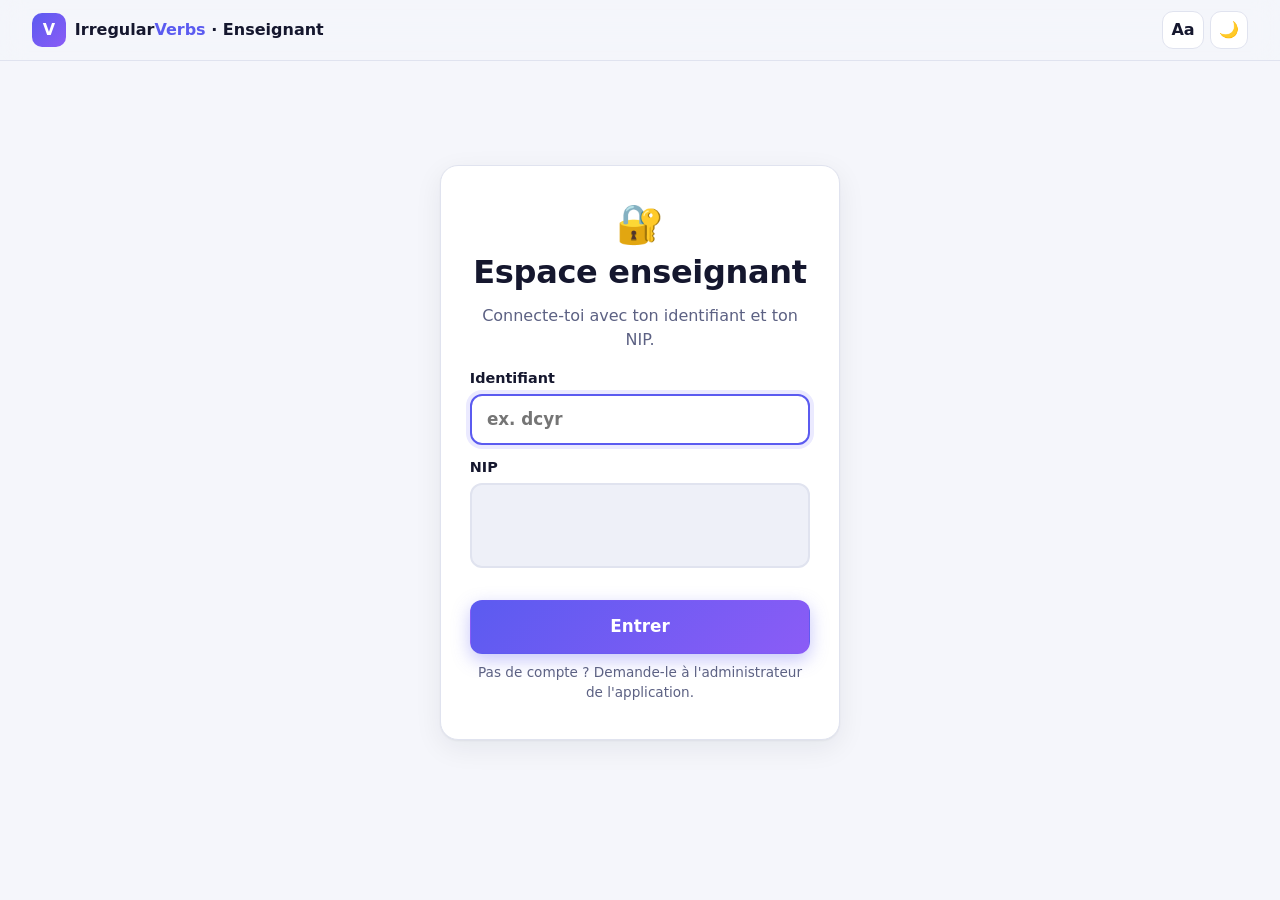
==== commit 4fab42cd: "Add files via upload" ====
--- a/enseignant.html
+++ b/enseignant.html
@@ -2,6 +2,8 @@
 <html lang="fr" data-theme="light">
 <head>
   <meta charset="utf-8">
+  <meta http-equiv="Content-Security-Policy" content="default-src 'self'; script-src 'self'; style-src 'self' 'unsafe-inline'; img-src 'self' data: blob:; connect-src 'self' https://script.google.com https://script.googleusercontent.com; manifest-src 'self'; worker-src 'self'; object-src 'none'; base-uri 'self'; form-action 'self'">
+  <meta name="referrer" content="no-referrer">
   <meta name="viewport" content="width=device-width, initial-scale=1">
   <title>Espace enseignant — IrregularVerbs</title>
   <meta name="robots" content="noindex">
@@ -40,42 +42,11 @@
         <label class="champ" style="margin-top:1rem;text-align:left"><span>Identifiant</span>
           <input id="in-id" autocomplete="username" autocapitalize="off" spellcheck="false" placeholder="ex. dcyr"></label>
         <label class="champ" style="margin-top:.7rem;text-align:left"><span>NIP</span>
-          <input id="in-nip" class="nip-input" type="password" inputmode="numeric" maxlength="8" autocomplete="current-password"></label>
+          <input id="in-nip" class="nip-input" type="password" inputmode="numeric" maxlength="12" autocomplete="current-password"></label>
         <p class="erreur" id="erreur-nip" role="alert"></p>
         <button class="btn btn-principal btn-large" type="submit" id="btn-nip">Entrer</button>
-        <p class="aide" id="lien-inscription-zone">Pas encore de compte ? <button type="button" class="btn-lien" id="btn-vers-inscription">Créer un compte</button></p>
-        <p class="aide" id="inscriptions-fermees" hidden>Pas de compte ? Demande-le à l'administrateur de l'application.</p>
+        <p class="aide">Pas de compte ? Demande-le à l'administrateur de l'application.</p>
       </form>
-
-      <!-- Demande de compte (activée ensuite par l'administrateur) -->
-      <form class="carte carte-nip" id="form-inscription" autocomplete="on" hidden novalidate>
-        <div style="font-size:2.4rem" aria-hidden="true">🧑‍🏫</div>
-        <h1>Créer un compte</h1>
-        <p class="muted">Ta demande sera envoyée à l'administrateur, qui activera ton compte.</p>
-        <label class="champ" style="margin-top:1rem;text-align:left"><span>Prénom et nom</span>
-          <input id="ins-nom" autocomplete="name" maxlength="60" placeholder="Marie Tremblay"></label>
-        <label class="champ" style="margin-top:.7rem;text-align:left"><span>Courriel scolaire</span>
-          <input id="ins-courriel" type="email" autocomplete="email" maxlength="100" placeholder="prenom.nom@ecole.qc.ca"></label>
-        <label class="champ" style="margin-top:.7rem;text-align:left"><span>Identifiant (pour te connecter)</span>
-          <input id="ins-id" autocomplete="username" autocapitalize="off" spellcheck="false" maxlength="20" placeholder="mtremblay"></label>
-        <label class="champ" style="margin-top:.7rem;text-align:left"><span>Choisis ton NIP (4 à 8 chiffres)</span>
-          <input id="ins-nip" class="nip-input" type="password" inputmode="numeric" maxlength="8" autocomplete="new-password"></label>
-        <label class="champ" style="margin-top:.7rem;text-align:left"><span>Confirme ton NIP</span>
-          <input id="ins-nip2" class="nip-input" type="password" inputmode="numeric" maxlength="8" autocomplete="new-password"></label>
-        <!-- Champ piège anti-robot : invisible pour les humains, laissé vide -->
-        <label class="piege" aria-hidden="true">Site Web <input id="ins-site" tabindex="-1" autocomplete="off"></label>
-        <p class="erreur" id="erreur-inscription" role="alert"></p>
-        <button class="btn btn-principal btn-large" type="submit" id="btn-inscription">Envoyer ma demande</button>
-        <p class="aide"><button type="button" class="btn-lien" id="btn-vers-connexion">← J'ai déjà un compte</button></p>
-      </form>
-
-      <div class="carte carte-nip" id="inscription-envoyee" hidden>
-        <div style="font-size:2.4rem" aria-hidden="true">📨</div>
-        <h1>Demande envoyée</h1>
-        <p>Ton compte <b class="mono" id="ins-id-confirme"></b> est maintenant <b>en attente d'activation</b>.</p>
-        <p class="muted">Dès que l'administrateur l'aura activé, tu pourras te connecter avec cet identifiant et le NIP que tu viens de choisir. Garde ton NIP en mémoire : il n'est jamais affiché.</p>
-        <button class="btn btn-secondaire btn-large" type="button" id="btn-retour-connexion">Retour à la connexion</button>
-      </div>
     </section>
 
     <!-- Tableau de bord -->
@@ -91,7 +62,7 @@
         <button role="tab" aria-selected="false" data-onglet="groupes" id="onglet-groupes">🏫 Mes groupes</button>
         <button role="tab" aria-selected="false" data-onglet="ecoles" data-admin>🏛️ Écoles</button>
         <button role="tab" aria-selected="false" data-onglet="liste" data-admin>📚 Verbes et phrases</button>
-        <button role="tab" aria-selected="false" data-onglet="enseignants" data-admin>🧑‍🏫 Enseignants <span class="pastille-attente" id="compteur-attente" hidden></span></button>
+        <button role="tab" aria-selected="false" data-onglet="enseignants" data-admin>🧑‍🏫 Enseignants</button>
         <button role="tab" aria-selected="false" data-onglet="gestion">⚙️ Mon compte</button>
       </nav>
 
@@ -176,22 +147,12 @@
 
       <!-- Enseignants (admin) -->
       <div data-panneau="enseignants" hidden>
-        <div class="carte carte-attente" id="zone-attente" style="margin-bottom:1rem" hidden>
-          <h2>⏳ Demandes de compte en attente</h2>
-          <p class="muted petit">Ces enseignants ont créé leur compte et choisi leur NIP sur le site. Vérifie le nom et le courriel, puis active le compte. « Refuser » supprime la demande.</p>
-          <div class="table-wrap"><table id="table-attente"></table></div>
-        </div>
-        <div class="carte" style="margin-bottom:1rem">
-          <h2>🚪 Inscription en ligne</h2>
-          <label class="interrupteur"><input type="checkbox" id="chk-inscriptions"> <span>Permettre aux enseignants de demander un compte sur la page de connexion</span></label>
-          <p class="aide">Quand c'est fermé, le lien « Créer un compte » disparaît : seul l'administrateur peut ajouter des comptes (ci-dessous).</p>
-        </div>
         <div class="carte" style="margin-bottom:1rem">
           <h2>➕ Ajouter un enseignant</h2>
           <div class="filtres" style="margin:0">
             <label class="champ"><span>Nom</span><input id="ens-nom" placeholder="Marie Tremblay" maxlength="60"></label>
             <label class="champ"><span>Identifiant</span><input id="ens-id" placeholder="mtremblay" maxlength="20" autocapitalize="off" spellcheck="false"></label>
-            <label class="champ"><span>NIP de départ</span><input id="ens-nip" inputmode="numeric" maxlength="8" placeholder="4 à 8 chiffres"></label>
+            <label class="champ"><span>NIP de départ</span><input id="ens-nip" inputmode="numeric" maxlength="10" placeholder="6 à 10 chiffres"></label>
             <button class="btn btn-principal" id="btn-ajouter-ens" style="flex:0 0 auto">Ajouter</button>
           </div>
           <p class="aide">Transmets l'identifiant et le NIP à l'enseignant : il pourra changer son NIP dans « Mon compte ».</p>
@@ -209,8 +170,8 @@
           </div>
           <div class="carte">
             <h2>🔑 Changer mon NIP</h2>
-            <label class="champ"><span>Nouveau NIP (4 à 8 chiffres)</span><input id="nip-nouveau" type="password" inputmode="numeric" maxlength="8" autocomplete="new-password"></label>
-            <label class="champ" style="margin-top:.6rem"><span>Confirme le nouveau NIP</span><input id="nip-confirm" type="password" inputmode="numeric" maxlength="8" autocomplete="new-password"></label>
+            <label class="champ"><span>Nouveau NIP (6 à 10 chiffres; administrateur : 8 à 12)</span><input id="nip-nouveau" type="password" inputmode="numeric" maxlength="12" autocomplete="new-password"></label>
+            <label class="champ" style="margin-top:.6rem"><span>Confirme le nouveau NIP</span><input id="nip-confirm" type="password" inputmode="numeric" maxlength="12" autocomplete="new-password"></label>
             <div class="actions"><button class="btn btn-secondaire" id="btn-nip-changer">Changer mon NIP</button></div>
           </div>
         </div>
